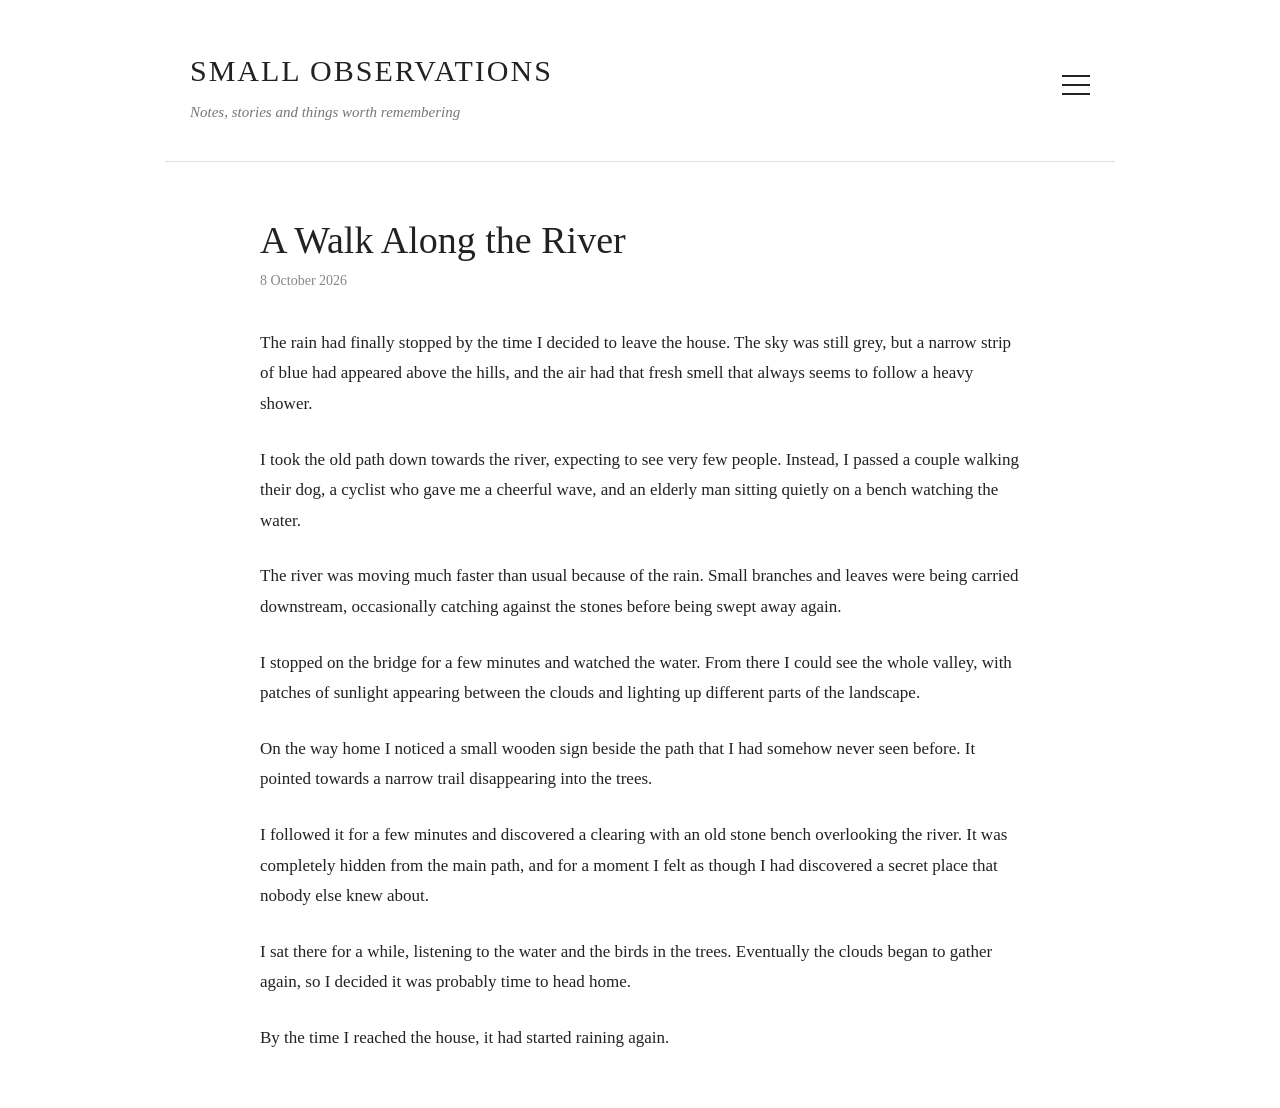
==== blog.html @ 32e85cf3 "first commit" ====
<!DOCTYPE html> <html lang="en"> <head> <meta charset="UTF-8"> <meta name="viewport" content="width=device-width, initial-scale=1.0"> <title>A Walk Along the River</title> <link rel="stylesheet" href="style.css"> </head>

<body>

<header class="site-header">

<div class="site-brand"> <div class="site-title">SMALL OBSERVATIONS</div> <div class="site-tagline">Notes, stories and things worth remembering</div> </div>

<button id="menu-button" class="menu-button" aria-label="Open menu"> <span></span> <span></span> <span></span> </button>

<nav id="menu" class="menu"> <a href="https://www.wikipedia.org" target="blank">Wikipedia</a> <a href="https://www.bbc.co.uk" target="blank">BBC</a> </nav>

</header>

<main class="content">

<article id="blog-post">

<h1 id="post-title">A Walk Along the River</h1>

<div id="post-date">8 October 2026</div>

<div id="post-content">

<p> The rain had finally stopped by the time I decided to leave the house. The sky was still grey, but a narrow strip of blue had appeared above the hills, and the air had that fresh smell that always seems to follow a heavy shower. </p>

<p> I took the old path down towards the river, expecting to see very few people. Instead, I passed a couple walking their dog, a cyclist who gave me a cheerful wave, and an elderly man sitting quietly on a bench watching the water. </p>

<p> The river was moving much faster than usual because of the rain. Small branches and leaves were being carried downstream, occasionally catching against the stones before being swept away again. </p>

<p> I stopped on the bridge for a few minutes and watched the water. From there I could see the whole valley, with patches of sunlight appearing between the clouds and lighting up different parts of the landscape. </p>

<p> On the way home I noticed a small wooden sign beside the path that I had somehow never seen before. It pointed towards a narrow trail disappearing into the trees. </p>

<p> I followed it for a few minutes and discovered a clearing with an old stone bench overlooking the river. It was completely hidden from the main path, and for a moment I felt as though I had discovered a secret place that nobody else knew about. </p>

<p> I sat there for a while, listening to the water and the birds in the trees. Eventually the clouds began to gather again, so I decided it was probably time to head home. </p>

<p> By the time I reached the house, it had started raining again. </p>

</div>

</article>

</main>

<script src="script.js"></script>

</body> </html>
---- style.css ----
{

box-sizing: border-box; }

body { margin: 0; background: #ffffff; color: #222222; font-family: Georgia, "Times New Roman", serif; line-height: 1.7; }

.site-header { position: relative; max-width: 900px; margin: 0 auto; padding: 45px 25px 35px; border-bottom: 1px solid #dddddd;

display: flex; justify-content: space-between; align-items: center; }

.site-title { font-size: 30px; letter-spacing: 2px; font-weight: normal; }

.site-tagline { margin-top: 4px; color: #777777; font-size: 15px; font-style: italic; }

.menu-button { width: 28px; height: 28px; border: none; background: none; cursor: pointer; padding: 4px 0; display: flex; flex-direction: column; justify-content: space-between; }

.menu-button span { display: block; width: 100%; height: 2px; background: #222222; }

.menu { display: none; position: absolute; right: 25px; top: 100px; width: 190px; background: #ffffff; border: 1px solid #dddddd; box-shadow: 0 4px 12px rgba(0, 0, 0, 0.08); z-index: 10; }

.menu.open { display: block; }

.menu a { display: block; padding: 13px 16px; color: #333333; text-decoration: none; }

.menu a:hover { background: #f5f5f5; }

.content { max-width: 760px; margin: 55px auto; padding: 0 25px; }

.latest-post { margin-bottom: 70px; }

.latest-post h2, .about h2 { font-size: 13px; letter-spacing: 2px; text-transform: uppercase; color: #888888; font-weight: normal; margin-bottom: 25px; }

#blog-preview h3 { font-size: 32px; line-height: 1.25; font-weight: normal; margin: 0 0 5px; }

.post-date { color: #888888; font-size: 14px; margin-bottom: 22px; }

.post-excerpt { font-size: 17px; line-height: 1.8; }

.read-more { margin-left: 8px; color: #222222; font-weight: bold; text-decoration: none; white-space: nowrap; }

.read-more:hover { text-decoration: underline; }

.about { padding-top: 40px; border-top: 1px solid #dddddd; }

.about p { font-size: 17px; }

#blog-post h1 { font-size: 38px; line-height: 1.25; font-weight: normal; margin-bottom: 5px; }

#post-date { color: #888888; font-size: 14px; margin-bottom: 35px; }

#post-content { font-size: 17px; line-height: 1.8; }

#post-content p { margin-bottom: 25px; }

@media (max-width: 600px) {

.site-header { padding: 30px 20px; }

.site-title { font-size: 23px; }

.site-tagline { font-size: 13px; }

.content { margin-top: 40px; padding: 0 20px; }

#blog-preview h3 { font-size: 27px; }

#blog-post h1 { font-size: 30px; } }
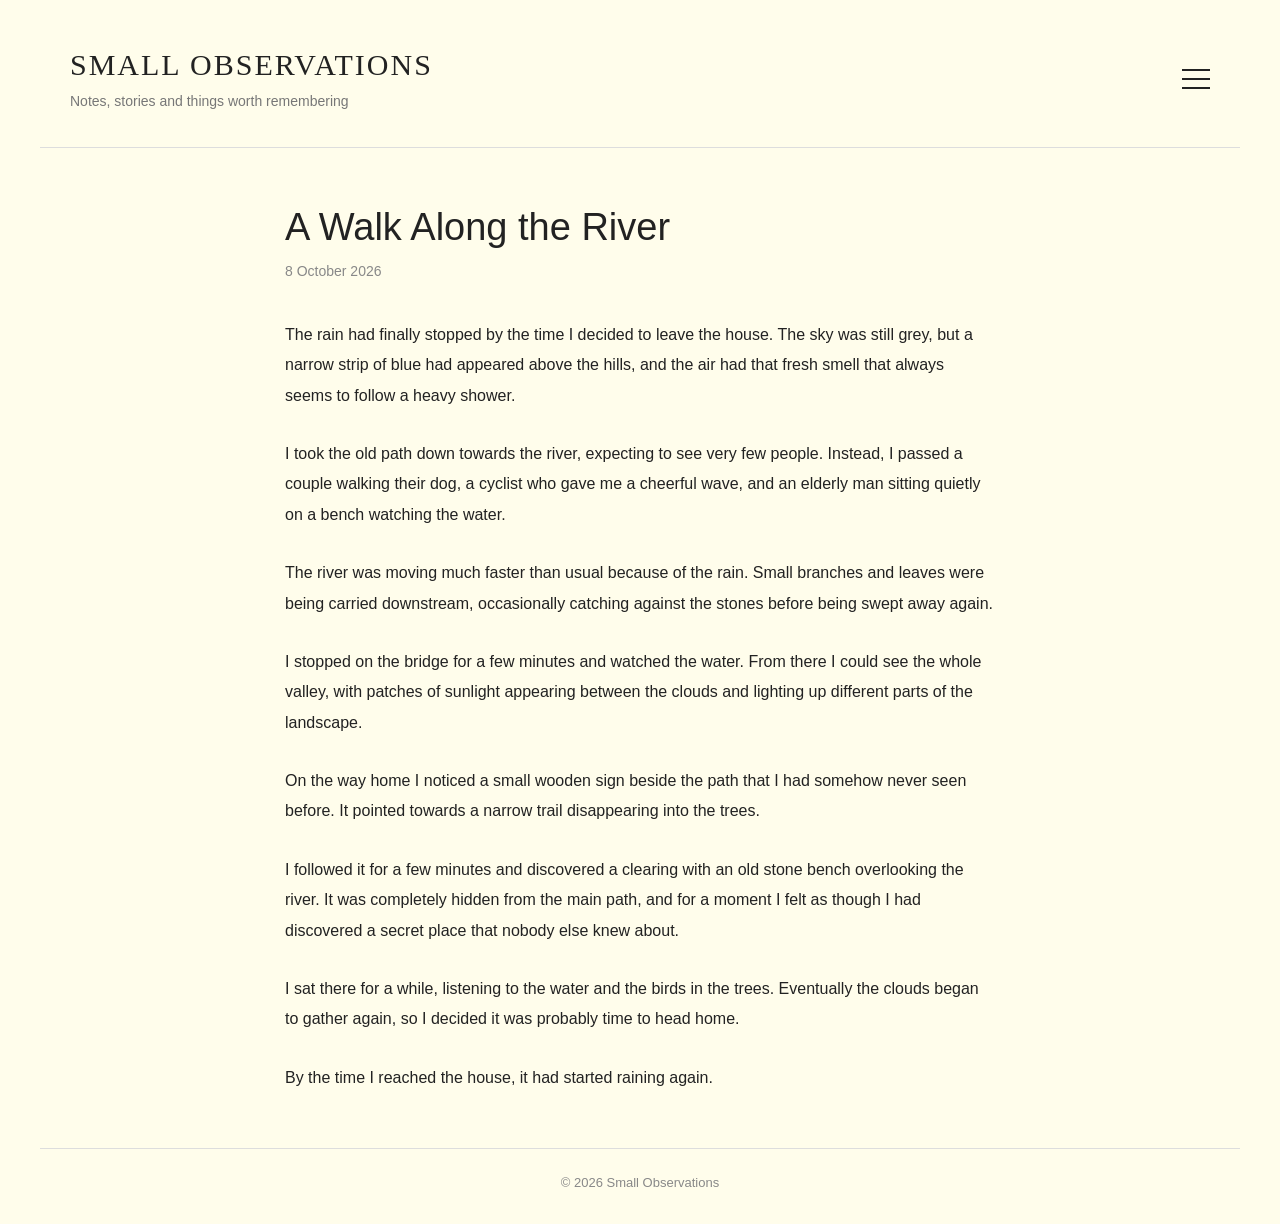
==== commit 7f053986: "expansion" ====
--- a/blog.html
+++ b/blog.html
@@ -1,49 +1,177 @@
-<!DOCTYPE html> <html lang="en"> <head> <meta charset="UTF-8"> <meta name="viewport" content="width=device-width, initial-scale=1.0"> <title>A Walk Along the River</title> <link rel="stylesheet" href="style.css"> </head>
-
+<!DOCTYPE html>
+<html lang="en">
+<head>
+    <meta charset="UTF-8">
+    <meta name="viewport" content="width=device-width, initial-scale=1.0">
+    <title>A Walk Along the River — Small Observations</title>
+    <link rel="stylesheet" href="style.css">
+</head>
 <body>
 
 <header class="site-header">
+    <div class="site-brand">
+        <a href="index.html" class="site-title">SMALL OBSERVATIONS</a>
+        <div class="site-tagline">
+            Notes, stories and things worth remembering
+        </div>
+    </div>
 
-<div class="site-brand"> <div class="site-title">SMALL OBSERVATIONS</div> <div class="site-tagline">Notes, stories and things worth remembering</div> </div>
+    <button
+            id="menu-button"
+            class="menu-button"
+            aria-label="Open menu"
+            aria-expanded="false"
+            aria-controls="menu"
+    >
+        <span></span>
+        <span></span>
+        <span></span>
+    </button>
 
-<button id="menu-button" class="menu-button" aria-label="Open menu"> <span></span> <span></span> <span></span> </button>
+    <nav id="menu" class="menu" aria-label="Main navigation">
+        <div class="menu-item">
+            <button
+                    class="menu-category"
+                    type="button"
+                    aria-expanded="false"
+                    aria-controls="submenu-search"
+            >
+                <span>Search</span>
+                <span class="submenu-arrow" aria-hidden="true">›</span>
+            </button>
 
-<nav id="menu" class="menu"> <a href="https://www.wikipedia.org" target="blank">Wikipedia</a> <a href="https://www.bbc.co.uk" target="blank">BBC</a> </nav>
+            <div id="submenu-search" class="submenu">
+                <a
+                        href="https://www.google.com/"
+                        target="_blank"
+                        rel="noopener noreferrer"
+                >Google</a>
+                <a
+                        href="https://duckduckgo.com/"
+                        target="_blank"
+                        rel="noopener noreferrer"
+                >DuckDuckGo</a>
+            </div>
+        </div>
 
+        <div class="menu-item">
+            <button
+                    class="menu-category"
+                    type="button"
+                    aria-expanded="false"
+                    aria-controls="submenu-news"
+            >
+                <span>News</span>
+                <span class="submenu-arrow" aria-hidden="true">›</span>
+            </button>
+
+            <div id="submenu-news" class="submenu">
+                <a
+                        href="https://www.bbc.com/news"
+                        target="_blank"
+                        rel="noopener noreferrer"
+                >BBC News</a>
+            </div>
+        </div>
+
+        <div class="menu-item">
+            <button
+                    class="menu-category"
+                    type="button"
+                    aria-expanded="false"
+                    aria-controls="submenu-sports"
+            >
+                <span>Sports</span>
+                <span class="submenu-arrow" aria-hidden="true">›</span>
+            </button>
+
+            <div id="submenu-sports" class="submenu">
+                <a
+                        href="https://www.espncricinfo.com/"
+                        target="_blank"
+                        rel="noopener noreferrer"
+                >ESPNcricinfo</a>
+                <a
+                        href="https://www.skysports.com/"
+                        target="_blank"
+                        rel="noopener noreferrer"
+                >Sky Sports</a>
+            </div>
+        </div>
+    </nav>
 </header>
 
 <main class="content">
+    <article id="blog-post">
+        <h1 id="post-title">A Walk Along the River</h1>
+        <div id="post-date">8 October 2026</div>
 
-<article id="blog-post">
+        <div id="post-content">
+            <p>
+                The rain had finally stopped by the time I decided to leave
+                the house. The sky was still grey, but a narrow strip of blue
+                had appeared above the hills, and the air had that fresh smell
+                that always seems to follow a heavy shower.
+            </p>
 
-<h1 id="post-title">A Walk Along the River</h1>
+            <p>
+                I took the old path down towards the river, expecting to see
+                very few people. Instead, I passed a couple walking their dog,
+                a cyclist who gave me a cheerful wave, and an elderly man
+                sitting quietly on a bench watching the water.
+            </p>
 
-<div id="post-date">8 October 2026</div>
+            <p>
+                The river was moving much faster than usual because of the
+                rain. Small branches and leaves were being carried downstream,
+                occasionally catching against the stones before being swept
+                away again.
+            </p>
 
-<div id="post-content">
+            <p>
+                I stopped on the bridge for a few minutes and watched the
+                water. From there I could see the whole valley, with patches
+                of sunlight appearing between the clouds and lighting up
+                different parts of the landscape.
+            </p>
 
-<p> The rain had finally stopped by the time I decided to leave the house. The sky was still grey, but a narrow strip of blue had appeared above the hills, and the air had that fresh smell that always seems to follow a heavy shower. </p>
+            <p>
+                On the way home I noticed a small wooden sign beside the path
+                that I had somehow never seen before. It pointed towards a
+                narrow trail disappearing into the trees.
+            </p>
 
-<p> I took the old path down towards the river, expecting to see very few people. Instead, I passed a couple walking their dog, a cyclist who gave me a cheerful wave, and an elderly man sitting quietly on a bench watching the water. </p>
+            <p>
+                I followed it for a few minutes and discovered a clearing
+                with an old stone bench overlooking the river. It was
+                completely hidden from the main path, and for a moment I felt
+                as though I had discovered a secret place that nobody else
+                knew about.
+            </p>
 
-<p> The river was moving much faster than usual because of the rain. Small branches and leaves were being carried downstream, occasionally catching against the stones before being swept away again. </p>
+            <p>
+                I sat there for a while, listening to the water and the birds
+                in the trees. Eventually the clouds began to gather again,
+                so I decided it was probably time to head home.
+            </p>
 
-<p> I stopped on the bridge for a few minutes and watched the water. From there I could see the whole valley, with patches of sunlight appearing between the clouds and lighting up different parts of the landscape. </p>
-
-<p> On the way home I noticed a small wooden sign beside the path that I had somehow never seen before. It pointed towards a narrow trail disappearing into the trees. </p>
-
-<p> I followed it for a few minutes and discovered a clearing with an old stone bench overlooking the river. It was completely hidden from the main path, and for a moment I felt as though I had discovered a secret place that nobody else knew about. </p>
-
-<p> I sat there for a while, listening to the water and the birds in the trees. Eventually the clouds began to gather again, so I decided it was probably time to head home. </p>
-
-<p> By the time I reached the house, it had started raining again. </p>
-
-</div>
-
-</article>
-
+            <p>
+                By the time I reached the house, it had started raining again.
+            </p>
+        </div>
+    </article>
 </main>
 
+<footer class="site-footer">
+    <p>&copy; <span class="current-year">2026</span> Small Observations</p>
+</footer>
+
+<script>
+    document.querySelectorAll(".current-year").forEach(function (element) {
+        element.textContent = new Date().getFullYear();
+    });
+</script>
 <script src="script.js"></script>
 
-</body> </html>+</body>
+</html>
--- a/style.css
+++ b/style.css
@@ -1,67 +1,536 @@
-{
-
-box-sizing: border-box; }
-
-body { margin: 0; background: #ffffff; color: #222222; font-family: Georgia, "Times New Roman", serif; line-height: 1.7; }
-
-.site-header { position: relative; max-width: 900px; margin: 0 auto; padding: 45px 25px 35px; border-bottom: 1px solid #dddddd;
-
-display: flex; justify-content: space-between; align-items: center; }
-
-.site-title { font-size: 30px; letter-spacing: 2px; font-weight: normal; }
-
-.site-tagline { margin-top: 4px; color: #777777; font-size: 15px; font-style: italic; }
-
-.menu-button { width: 28px; height: 28px; border: none; background: none; cursor: pointer; padding: 4px 0; display: flex; flex-direction: column; justify-content: space-between; }
-
-.menu-button span { display: block; width: 100%; height: 2px; background: #222222; }
-
-.menu { display: none; position: absolute; right: 25px; top: 100px; width: 190px; background: #ffffff; border: 1px solid #dddddd; box-shadow: 0 4px 12px rgba(0, 0, 0, 0.08); z-index: 10; }
-
-.menu.open { display: block; }
-
-.menu a { display: block; padding: 13px 16px; color: #333333; text-decoration: none; }
-
-.menu a:hover { background: #f5f5f5; }
-
-.content { max-width: 760px; margin: 55px auto; padding: 0 25px; }
-
-.latest-post { margin-bottom: 70px; }
-
-.latest-post h2, .about h2 { font-size: 13px; letter-spacing: 2px; text-transform: uppercase; color: #888888; font-weight: normal; margin-bottom: 25px; }
-
-#blog-preview h3 { font-size: 32px; line-height: 1.25; font-weight: normal; margin: 0 0 5px; }
-
-.post-date { color: #888888; font-size: 14px; margin-bottom: 22px; }
-
-.post-excerpt { font-size: 17px; line-height: 1.8; }
-
-.read-more { margin-left: 8px; color: #222222; font-weight: bold; text-decoration: none; white-space: nowrap; }
-
-.read-more:hover { text-decoration: underline; }
-
-.about { padding-top: 40px; border-top: 1px solid #dddddd; }
-
-.about p { font-size: 17px; }
-
-#blog-post h1 { font-size: 38px; line-height: 1.25; font-weight: normal; margin-bottom: 5px; }
-
-#post-date { color: #888888; font-size: 14px; margin-bottom: 35px; }
-
-#post-content { font-size: 17px; line-height: 1.8; }
-
-#post-content p { margin-bottom: 25px; }
+/* ========================================
+   1. Locally hosted fonts
+   ======================================== */
+
+@font-face {
+    font-family: "Comfortaa";
+    src: url("fonts/Comfortaa[wght].ttf") format("truetype");
+    font-style: normal;
+    font-weight: 300 700;
+    font-display: swap;
+}
+
+@font-face {
+    font-family: "Fraunces";
+    src: url("fonts/Fraunces[SOFT,WONK,opsz,wght].ttf") format("truetype");
+    font-style: normal;
+    font-weight: 100 900;
+    font-display: swap;
+}
+
+@font-face {
+    font-family: "Fraunces";
+    src: url("fonts/Fraunces-Italic[SOFT,WONK,opsz,wght].ttf") format("truetype");
+    font-style: italic;
+    font-weight: 100 900;
+    font-display: swap;
+}
+
+@font-face {
+    font-family: "DM Sans";
+    src: url("fonts/DMSans[opsz,wght].ttf") format("truetype");
+    font-style: normal;
+    font-weight: 100 900;
+    font-display: swap;
+}
+
+@font-face {
+    font-family: "DM Sans";
+    src: url("fonts/DMSans-Italic[opsz,wght].ttf") format("truetype");
+    font-style: italic;
+    font-weight: 100 900;
+    font-display: swap;
+}
+
+@font-face {
+    font-family: "Lora";
+    src: url("fonts/Lora[wght].ttf") format("truetype");
+    font-style: normal;
+    font-weight: 400 700;
+    font-display: swap;
+}
+
+@font-face {
+    font-family: "Lora";
+    src: url("fonts/Lora-Italic[wght].ttf") format("truetype");
+    font-style: italic;
+    font-weight: 400 700;
+    font-display: swap;
+}
+
+
+/* ========================================
+   2. Base styles
+   ======================================== */
+
+* {
+    box-sizing: border-box;
+}
+
+body {
+    margin: 0;
+    background: #FFFDEB;
+    color: #222222;
+    font-family: "Lora", Georgia, "Times New Roman", serif;
+    line-height: 1.75;
+}
+
+
+/* ========================================
+   3. Site header and branding
+   ======================================== */
+
+.site-header {
+    position: relative;
+    max-width: 1200px;
+    margin: 0 auto;
+    padding: 45px 30px 35px;
+    border-bottom: 1px solid #dddddd;
+    display: flex;
+    justify-content: space-between;
+    align-items: center;
+}
+
+.site-title {
+    color: inherit;
+    text-decoration: none;
+    font-family: "Fraunces", Georgia, serif;
+    font-size: 30px;
+    letter-spacing: 2px;
+    font-weight: 500;
+    line-height: 1.3;
+}
+
+.site-tagline {
+    margin-top: 6px;
+    color: #777777;
+    font-family: "Comfortaa", sans-serif;
+    font-size: 14px;
+    font-weight: 400;
+    font-style: normal;
+    line-height: 1.6;
+}
+
+
+/* ========================================
+   4. Hamburger button
+   ======================================== */
+
+.menu-button {
+    flex-shrink: 0;
+    width: 28px;
+    height: 28px;
+    border: none;
+    background: none;
+    cursor: pointer;
+    padding: 4px 0;
+    display: flex;
+    flex-direction: column;
+    justify-content: space-between;
+}
+
+.menu-button span {
+    display: block;
+    width: 100%;
+    height: 2px;
+    background: #222222;
+}
+
+
+/* ========================================
+   5. Main navigation menu
+   ======================================== */
+
+.menu {
+    display: none;
+    position: absolute;
+    top: calc(100% - 1px);
+    right: 25px;
+    width: 200px;
+    background: #fffdeb;
+    border: 1px solid #dddddd;
+    box-shadow: 0 4px 12px rgba(0, 0, 0, 0.08);
+    z-index: 10;
+    font-family: "DM Sans", Arial, sans-serif;
+}
+
+.menu.open {
+    display: block;
+}
+
+.menu-item {
+    position: relative;
+}
+
+.menu-item + .menu-item {
+    border-top: 1px solid rgba(221, 221, 221, 0.65);
+}
+
+.menu-category {
+    width: 100%;
+    min-height: 46px;
+    border: none;
+    background: transparent;
+    padding: 12px 15px 12px 16px;
+    color: #333333;
+    font: inherit;
+    font-size: 15px;
+    text-align: left;
+    cursor: pointer;
+    display: flex;
+    align-items: center;
+    justify-content: space-between;
+    gap: 12px;
+}
+
+.submenu-arrow {
+    font-size: 23px;
+    line-height: 1;
+    transition: transform 0.15s ease;
+}
+
+.menu-item.submenu-open > .menu-category .submenu-arrow {
+    transform: rotate(90deg);
+}
+
+.menu-category:hover,
+.menu-item:focus-within > .menu-category {
+    background: #ffffdb;
+}
+
+
+/* ========================================
+   6. Submenus
+   ======================================== */
+
+.submenu {
+    display: none;
+    position: absolute;
+    top: -1px;
+    left: 100%;
+    width: 190px;
+    background: #fffdeb;
+    border: 1px solid #dddddd;
+    box-shadow: 0 4px 12px rgba(0, 0, 0, 0.08);
+    z-index: 11;
+}
+
+.menu-item.submenu-open > .submenu {
+    display: block;
+}
+
+@media (min-width: 601px) {
+    .menu-item:hover > .submenu,
+    .menu-item:focus-within > .submenu {
+        display: block;
+    }
+
+    .menu-item:hover > .menu-category {
+        background: #ffffdb;
+    }
+}
+
+.submenu a {
+    display: block;
+    padding: 12px 16px;
+    color: #333333;
+    font-size: 14px;
+    line-height: 1.5;
+    text-decoration: none;
+}
+
+.submenu a:hover {
+    background: #ffffdb;
+}
+
+.submenu a + a {
+    border-top: 1px solid rgba(221, 221, 221, 0.65);
+}
+
+
+/* ========================================
+   7. Keyboard focus
+   ======================================== */
+
+.menu-button:focus-visible,
+.menu-category:focus-visible,
+.menu a:focus-visible,
+.read-more:focus-visible,
+.site-title:focus-visible {
+    outline: 2px solid #555555;
+    outline-offset: -2px;
+}
+
+.menu-button:focus-visible,
+.read-more:focus-visible,
+.site-title:focus-visible {
+    outline-offset: 4px;
+}
+
+
+/* ========================================
+   8. Main content layout
+   ======================================== */
+
+.content {
+    max-width: 760px;
+    margin: 55px auto;
+    padding: 0 25px;
+}
+
+
+/* ========================================
+   9. Homepage post previews
+   ======================================== */
+
+.latest-post,
+.external-post {
+    margin-bottom: 75px;
+}
+
+.latest-post h2,
+.external-post h2,
+.about h2 {
+    font-family: "DM Sans", Arial, sans-serif;
+    font-size: 13px;
+    letter-spacing: 2px;
+    text-transform: uppercase;
+    color: #888888;
+    font-weight: 400;
+    line-height: 1.5;
+    margin: 0 0 28px;
+}
+
+#blog-preview h3,
+#external-preview h3 {
+    font-family: "DM Sans", Arial, sans-serif;
+    font-size: 28px;
+    line-height: 1.3;
+    font-weight: 400;
+    margin: 0 0 8px;
+}
+
+.post-date,
+.external-date {
+    color: #888888;
+    font-family: "DM Sans", Arial, sans-serif;
+    font-size: 14px;
+    line-height: 1.5;
+    margin-bottom: 24px;
+}
+
+.post-excerpt,
+.external-excerpt {
+    font-family: "DM Sans", Arial, sans-serif;
+    font-size: 17px;
+    line-height: 1.85;
+    font-weight: 400;
+    margin: 0;
+}
+
+.read-more {
+    display: inline-block;
+    margin-top: 12px;
+    color: #222222;
+    font-family: "DM Sans", Arial, sans-serif;
+    font-size: 15px;
+    font-weight: 600;
+    text-decoration: none;
+}
+
+.read-more:hover {
+    text-decoration: underline;
+}
+
+.preview-status {
+    margin: 0;
+    color: #777777;
+    font-family: "DM Sans", Arial, sans-serif;
+    font-size: 15px;
+    font-style: italic;
+}
+
+
+/* ========================================
+   10. About section
+   ======================================== */
+
+.about {
+    padding-top: 40px;
+    border-top: 1px solid #dddddd;
+}
+
+.about h2 {
+    margin-bottom: 22px;
+}
+
+.about p {
+    font-family: "DM Sans", Arial, sans-serif;
+    font-size: 17px;
+    font-weight: 400;
+    line-height: 1.85;
+    margin: 0 0 24px;
+}
+
+
+/* ========================================
+   11. Individual blog article
+   ======================================== */
+
+#blog-post h1 {
+    font-family: "DM Sans", Arial, sans-serif;
+    font-size: 38px;
+    line-height: 1.3;
+    font-weight: 400;
+    margin: 0 0 8px;
+}
+
+#post-date {
+    color: #888888;
+    font-family: "DM Sans", Arial, sans-serif;
+    font-size: 14px;
+    line-height: 1.5;
+    margin-bottom: 38px;
+}
+
+/* Match the softer DM Sans font used by the homepage excerpt. */
+#post-content,
+#post-content p {
+    font-family: "DM Sans", Arial, sans-serif;
+    font-size: 16px;
+    font-weight: 400;
+    line-height: 1.9;
+}
+
+#post-content p {
+    margin: 0 0 28px;
+}
+
+
+/* ========================================
+   12. Site footer
+   ======================================== */
+
+.site-footer {
+    max-width: 1200px;
+    margin: 0 auto;
+    padding: 24px 25px 30px;
+    border-top: 1px solid #dddddd;
+    text-align: center;
+}
+
+.site-footer p {
+    margin: 0;
+    color: #888888;
+    font-family: "DM Sans", Arial, sans-serif;
+    font-size: 13px;
+    line-height: 1.6;
+}
+
+
+/* ========================================
+   13. Mobile layout
+   ======================================== */
 
 @media (max-width: 600px) {
-
-.site-header { padding: 30px 20px; }
-
-.site-title { font-size: 23px; }
-
-.site-tagline { font-size: 13px; }
-
-.content { margin-top: 40px; padding: 0 20px; }
-
-#blog-preview h3 { font-size: 27px; }
-
-#blog-post h1 { font-size: 30px; } }+    .site-header {
+        padding: 30px 20px;
+        gap: 18px;
+    }
+
+    .site-title {
+        font-size: 23px;
+        letter-spacing: 1.5px;
+    }
+
+    .site-tagline {
+        font-size: 12px;
+    }
+
+    .menu {
+        top: calc(100% - 1px);
+        right: 20px;
+        width: 220px;
+        max-width: calc(100vw - 40px);
+    }
+
+    .menu-category {
+        min-height: 48px;
+    }
+
+    .submenu {
+        position: static;
+        width: 100%;
+        border: none;
+        border-top: 1px solid rgba(221, 221, 221, 0.65);
+        box-shadow: none;
+        background: #fffdeb;
+    }
+
+    .submenu a {
+        padding: 12px 16px 12px 28px;
+    }
+
+    .content {
+        margin-top: 40px;
+        margin-bottom: 40px;
+        padding: 0 20px;
+    }
+
+    .latest-post,
+    .external-post {
+        margin-bottom: 60px;
+    }
+
+    #blog-preview h3,
+    #external-preview h3 {
+        font-size: 25px;
+        line-height: 1.35;
+    }
+
+    .post-excerpt,
+    .external-excerpt,
+    .about p {
+        font-size: 16px;
+        line-height: 1.85;
+    }
+
+    .read-more {
+        margin-top: 10px;
+        font-size: 15px;
+    }
+
+    #blog-post h1 {
+        font-size: 30px;
+        line-height: 1.35;
+    }
+
+    #post-date {
+        margin-bottom: 30px;
+    }
+
+    #post-content,
+    #post-content p {
+        font-size: 16px;
+        line-height: 1.85;
+    }
+
+    #post-content p {
+        margin-bottom: 24px;
+    }
+
+    .site-footer {
+        padding: 22px 20px 26px;
+    }
+}
+
+
+/* ========================================
+   14. Reduced motion
+   ======================================== */
+
+@media (prefers-reduced-motion: reduce) {
+    .submenu-arrow {
+        transition: none;
+    }
+}
